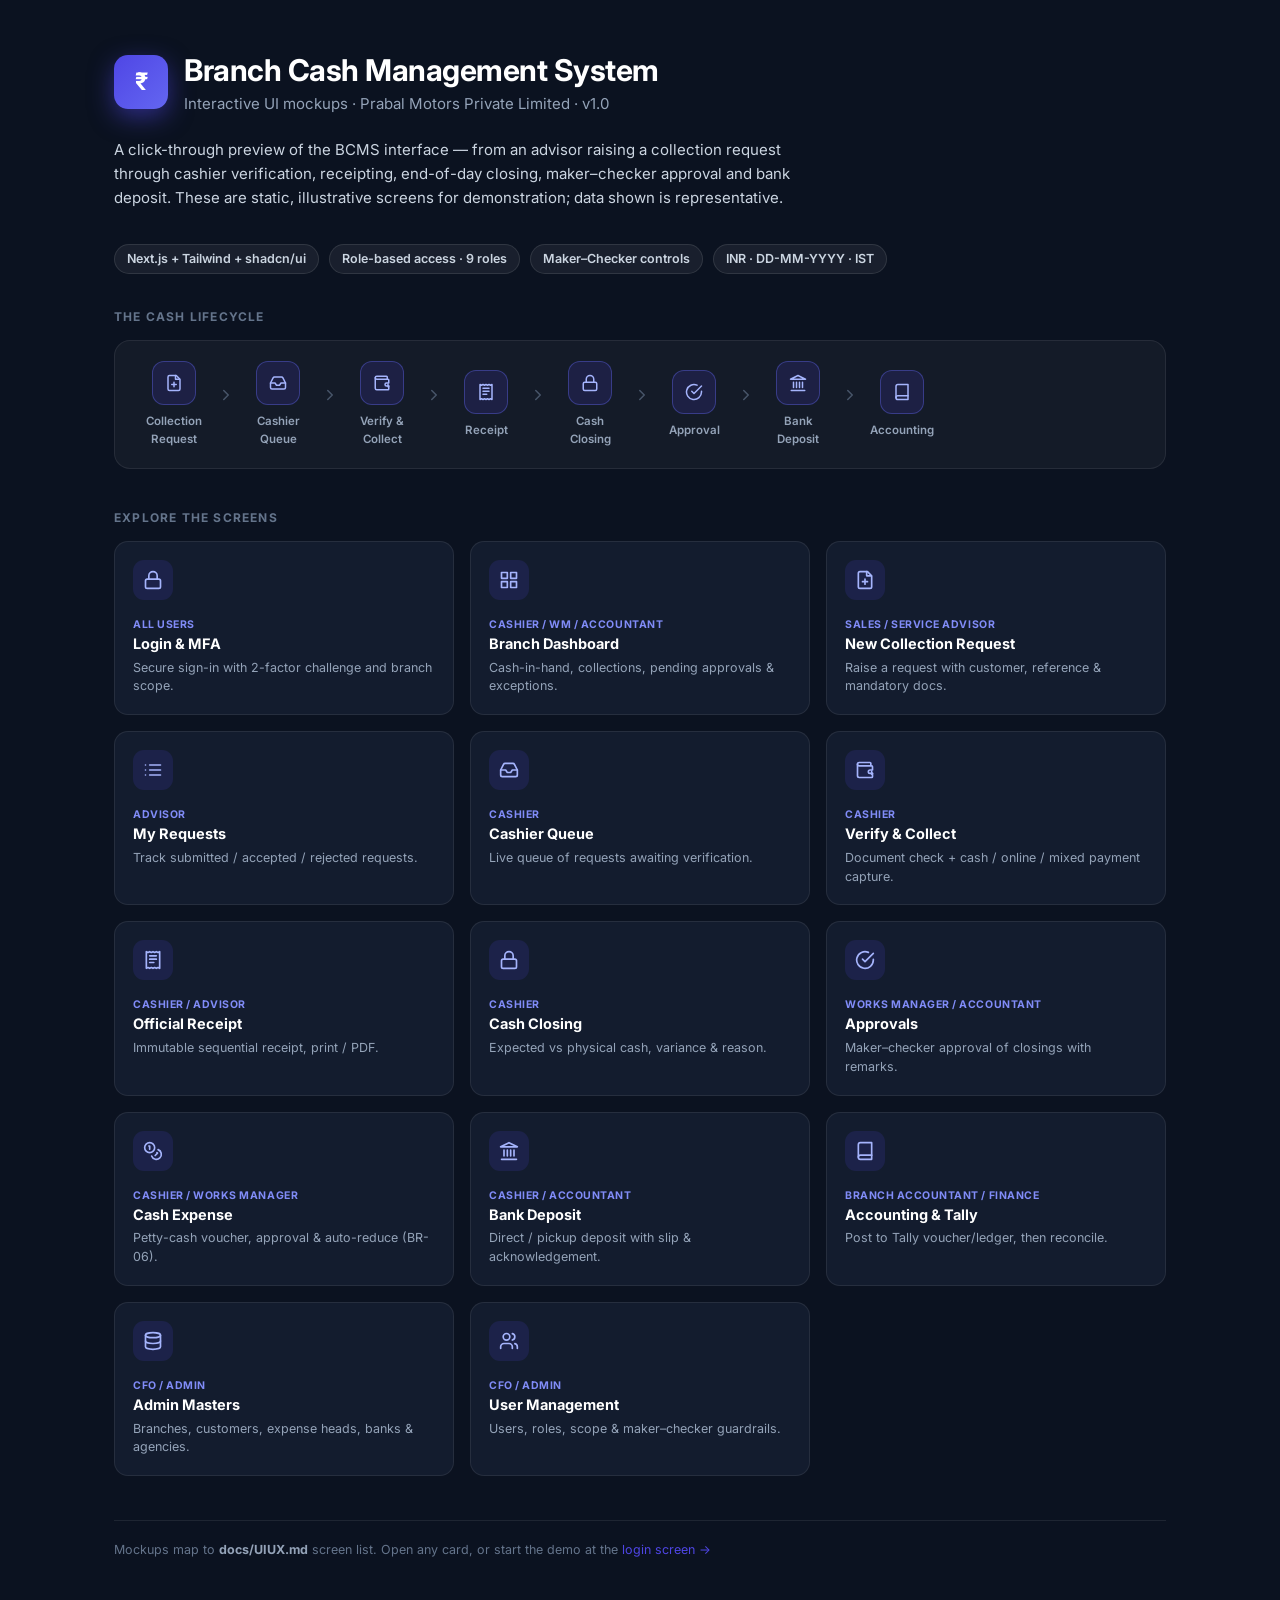
==== ui-mockups/index.html @ 2ba82137 "Initial commit: BRD, documentation set, and UI mockups Business/technical/architectural docs, Mermai" ====
<!doctype html>
<html lang="en">
<head>
  <meta charset="utf-8">
  <meta name="viewport" content="width=device-width, initial-scale=1">
  <title>BCMS — UI Mockups · Prabal Motors</title>
  <link rel="preconnect" href="https://fonts.googleapis.com">
  <link rel="preconnect" href="https://fonts.gstatic.com" crossorigin>
  <link href="https://fonts.googleapis.com/css2?family=Inter:wght@400;500;600;700&family=JetBrains+Mono:wght@400;500&display=swap" rel="stylesheet">
  <link rel="stylesheet" href="assets/styles.css">
  <style>
    body { background: #0B1220; }
    .cover { max-width: 1100px; margin: 0 auto; padding: 48px 24px 72px; color: #E2E8F0; }
    .cover-head { display: flex; align-items: center; gap: 16px; margin-bottom: 8px; }
    .cover-head .logo { width: 54px; height: 54px; border-radius: 14px; background: linear-gradient(135deg,#4F46E5,#6366F1); display: grid; place-items: center; color: #fff; font-weight: 700; font-size: 24px; box-shadow: 0 8px 24px rgba(79,70,229,.5); }
    .cover h1 { font-size: 30px; margin: 0; color: #fff; letter-spacing: -.5px; }
    .cover .sub { color: #94A3B8; font-size: 15px; }
    .cover .lead { color: #CBD5E1; font-size: 15px; max-width: 720px; margin: 22px 0 34px; line-height: 1.6; }
    .badge-line { display: flex; gap: 10px; flex-wrap: wrap; margin-top: 12px; }
    .glass-badge { background: rgba(255,255,255,.06); border: 1px solid rgba(255,255,255,.1); color: #CBD5E1; padding: 5px 12px; border-radius: 999px; font-size: 12.5px; font-weight: 600; }
    .flow-strip { display: flex; align-items: center; gap: 0; flex-wrap: wrap; background: rgba(255,255,255,.04); border: 1px solid rgba(255,255,255,.08); border-radius: 16px; padding: 20px; margin-bottom: 40px; }
    .flow-node { display: flex; flex-direction: column; align-items: center; gap: 8px; min-width: 78px; }
    .flow-node .fn-dot { width: 44px; height: 44px; border-radius: 12px; background: rgba(79,70,229,.15); border: 1px solid rgba(99,102,241,.4); display: grid; place-items: center; color: #A5B4FC; }
    .flow-node .fn-lbl { font-size: 11.5px; color: #94A3B8; text-align: center; font-weight: 600; }
    .flow-arrow { color: #475569; margin: 0 4px 22px; }
    .sec-label { font-size: 12px; text-transform: uppercase; letter-spacing: .1em; color: #64748B; font-weight: 700; margin: 0 0 14px; }
    .screens { display: grid; grid-template-columns: repeat(3,1fr); gap: 16px; }
    .screen-card { background: #131C2E; border: 1px solid rgba(255,255,255,.08); border-radius: 14px; padding: 18px; color: #E2E8F0; display: block; transition: .15s; }
    .screen-card:hover { border-color: #4F46E5; transform: translateY(-2px); text-decoration: none; box-shadow: 0 12px 30px rgba(0,0,0,.4); }
    .screen-card .sc-ico { width: 40px; height: 40px; border-radius: 11px; background: rgba(79,70,229,.15); color: #A5B4FC; display: grid; place-items: center; margin-bottom: 12px; }
    .screen-card b { color: #fff; font-size: 14.5px; display: block; }
    .screen-card small { color: #94A3B8; font-size: 12.5px; line-height: 1.5; display: block; margin-top: 4px; }
    .screen-card .role-tag { font-size: 10.5px; color: #818CF8; font-weight: 700; text-transform: uppercase; letter-spacing: .05em; }
    .cover-foot { margin-top: 44px; color: #64748B; font-size: 12.5px; border-top: 1px solid rgba(255,255,255,.08); padding-top: 20px; }
    @media (max-width: 780px){ .screens { grid-template-columns: 1fr; } }
  </style>
</head>
<body>
  <div class="cover">
    <div class="cover-head">
      <div class="logo">₹</div>
      <div>
        <h1>Branch Cash Management System</h1>
        <div class="sub">Interactive UI mockups · Prabal Motors Private Limited · v1.0</div>
      </div>
    </div>

    <p class="lead">
      A click-through preview of the BCMS interface — from an advisor raising a collection request through
      cashier verification, receipting, end-of-day closing, maker–checker approval and bank deposit.
      These are static, illustrative screens for demonstration; data shown is representative.
    </p>
    <div class="badge-line">
      <span class="glass-badge">Next.js + Tailwind + shadcn/ui</span>
      <span class="glass-badge">Role-based access · 9 roles</span>
      <span class="glass-badge">Maker–Checker controls</span>
      <span class="glass-badge">INR · DD-MM-YYYY · IST</span>
    </div>

    <div style="height:34px"></div>
    <p class="sec-label">The cash lifecycle</p>
    <div class="flow-strip" id="flow"></div>

    <p class="sec-label">Explore the screens</p>
    <div class="screens" id="screens"></div>

    <div class="cover-foot">
      Mockups map to <b style="color:#94A3B8">docs/UIUX.md</b> screen list. Open any card, or start the demo at the
      <a href="login.html">login screen →</a>
    </div>
  </div>

  <script src="assets/app.js"></script>
  <script>
    const FLOW = [
      ['filePlus','Collection\nRequest'],['inbox','Cashier\nQueue'],['wallet','Verify &\nCollect'],
      ['receipt','Receipt'],['lock','Cash\nClosing'],['check','Approval'],['landmark','Bank\nDeposit'],['book','Accounting']
    ];
    document.getElementById('flow').innerHTML = FLOW.map((f,i) =>
      `<div class="flow-node"><div class="fn-dot">${icon(f[0])}</div><div class="fn-lbl">${f[1].replace(/\n/g,'<br>')}</div></div>` +
      (i < FLOW.length-1 ? `<span class="flow-arrow">${icon('chevron')}</span>` : '')
    ).join('');

    const SCREENS = [
      ['login.html','lock','Login & MFA','All users','Secure sign-in with 2-factor challenge and branch scope.'],
      ['dashboard.html','grid','Branch Dashboard','Cashier / WM / Accountant','Cash-in-hand, collections, pending approvals & exceptions.'],
      ['collection-new.html','filePlus','New Collection Request','Sales / Service Advisor','Raise a request with customer, reference & mandatory docs.'],
      ['my-requests.html','list','My Requests','Advisor','Track submitted / accepted / rejected requests.'],
      ['cashier-queue.html','inbox','Cashier Queue','Cashier','Live queue of requests awaiting verification.'],
      ['verify-collect.html','wallet','Verify & Collect','Cashier','Document check + cash / online / mixed payment capture.'],
      ['receipt.html','receipt','Official Receipt','Cashier / Advisor','Immutable sequential receipt, print / PDF.'],
      ['cash-closing.html','lock','Cash Closing','Cashier','Expected vs physical cash, variance & reason.'],
      ['approvals.html','check','Approvals','Works Manager / Accountant','Maker–checker approval of closings with remarks.'],
      ['expenses.html','coins','Cash Expense','Cashier / Works Manager','Petty-cash voucher, approval & auto-reduce (BR-06).'],
      ['deposit.html','landmark','Bank Deposit','Cashier / Accountant','Direct / pickup deposit with slip & acknowledgement.'],
      ['accounting.html','book','Accounting & Tally','Branch Accountant / Finance','Post to Tally voucher/ledger, then reconcile.'],
      ['masters.html','database','Admin Masters','CFO / Admin','Branches, customers, expense heads, banks & agencies.'],
      ['users.html','users','User Management','CFO / Admin','Users, roles, scope & maker–checker guardrails.'],
    ];
    document.getElementById('screens').innerHTML = SCREENS.map(s =>
      `<a class="screen-card" href="${s[0]}">
        <div class="sc-ico">${icon(s[1])}</div>
        <span class="role-tag">${s[3]}</span>
        <b>${s[2]}</b><small>${s[4]}</small>
      </a>`).join('');
  </script>
</body>
</html>
---- ui-mockups/assets/styles.css ----
/* ==========================================================================
   BCMS — Branch Cash Management System
   Demo UI mockups · Design system & layout
   Palette/typography per docs/UIUX.md §9
   ========================================================================== */

:root {
  /* Brand & status tokens (UIUX §9.1) */
  --primary:        #4F46E5;   /* Indigo 600 */
  --primary-600:    #4F46E5;
  --primary-700:    #4338CA;
  --primary-50:     #EEF2FF;
  --primary-100:    #E0E7FF;
  --success:        #059669;   /* Emerald 600 */
  --success-50:     #ECFDF5;
  --success-100:    #D1FAE5;
  --warning:        #B45309;   /* Amber text (accessible) */
  --warning-bg:     #FEF3C7;
  --warning-500:    #F59E0B;
  --destructive:    #DC2626;   /* Red 600 */
  --destructive-50: #FEF2F2;
  --destructive-100:#FEE2E2;
  --info:           #0284C7;   /* Sky 600 */
  --info-50:        #F0F9FF;
  --info-100:       #E0F2FE;

  /* Neutrals (Slate) */
  --bg:        #F1F5F9;   /* Slate 100 */
  --surface:   #FFFFFF;
  --fg:        #0F172A;   /* Slate 900 */
  --muted:     #64748B;   /* Slate 500 */
  --muted-2:   #94A3B8;   /* Slate 400 */
  --border:    #E2E8F0;   /* Slate 200 */
  --border-2:  #CBD5E1;   /* Slate 300 */
  --slate-50:  #F8FAFC;

  --radius:     14px;
  --radius-sm:  9px;
  --radius-lg:  20px;
  --shadow:     0 1px 2px rgba(15,23,42,.04), 0 1px 3px rgba(15,23,42,.06);
  --shadow-md:  0 4px 12px rgba(15,23,42,.08);
  --shadow-lg:  0 12px 32px rgba(15,23,42,.14);

  --sidebar-w: 258px;
  --topbar-h:  62px;

  --font: 'Inter', system-ui, -apple-system, 'Segoe UI', Roboto, Helvetica, Arial, sans-serif;
}

* { box-sizing: border-box; }

html, body { margin: 0; padding: 0; }

body {
  font-family: var(--font);
  color: var(--fg);
  background: var(--bg);
  font-size: 14px;
  line-height: 1.5;
  -webkit-font-smoothing: antialiased;
}

a { color: var(--primary); text-decoration: none; }
a:hover { text-decoration: underline; }

.num { font-variant-numeric: tabular-nums; }
.money { font-variant-numeric: tabular-nums; text-align: right; white-space: nowrap; }
.mono { font-family: 'JetBrains Mono', ui-monospace, 'SF Mono', Menlo, Consolas, monospace; }

/* Base icon size — every inline SVG has class .ico; specific contexts override */
svg.ico { width: 18px; height: 18px; flex: none; vertical-align: middle; }
.kpi-icon svg.ico, .sc-ico svg.ico { width: 20px; height: 20px; }

/* ==========================================================================
   Layout shell (sidebar + topbar injected by app.js)
   ========================================================================== */

.sidebar {
  position: fixed; top: 0; left: 0; bottom: 0; width: var(--sidebar-w);
  background: #0B1220; color: #CBD5E1;
  display: flex; flex-direction: column;
  z-index: 40; overflow-y: auto;
}
.sidebar-brand {
  display: flex; align-items: center; gap: 11px;
  padding: 16px 18px; border-bottom: 1px solid rgba(255,255,255,.07);
}
.sidebar-brand .logo {
  width: 36px; height: 36px; border-radius: 10px; flex: none;
  background: linear-gradient(135deg, var(--primary) 0%, #6366F1 100%);
  display: grid; place-items: center; color: #fff; font-weight: 700; font-size: 15px;
  box-shadow: 0 3px 10px rgba(79,70,229,.5);
}
.sidebar-brand .brand-text b { color: #fff; font-size: 14px; display: block; letter-spacing: .2px; }
.sidebar-brand .brand-text span { color: #64748B; font-size: 11px; }

.nav { padding: 12px 12px 24px; flex: 1; }
.nav-group-label {
  font-size: 10.5px; text-transform: uppercase; letter-spacing: .09em;
  color: #64748B; font-weight: 600; padding: 16px 12px 7px;
}
.nav-item {
  display: flex; align-items: center; gap: 11px;
  padding: 8.5px 12px; border-radius: 9px; color: #94A3B8;
  font-weight: 500; font-size: 13.5px; cursor: pointer; margin-bottom: 2px;
}
.nav-item:hover { background: rgba(255,255,255,.05); color: #E2E8F0; text-decoration: none; }
.nav-item.active { background: var(--primary); color: #fff; box-shadow: 0 4px 12px rgba(79,70,229,.35); }
.nav-item.active .ico { opacity: 1; }
.nav-item .ico { width: 18px; height: 18px; flex: none; opacity: .85; }
.nav-item .tag {
  margin-left: auto; font-size: 10.5px; font-weight: 700; padding: 1px 7px;
  border-radius: 999px; background: var(--destructive); color: #fff;
}
.nav-item.active .tag { background: rgba(255,255,255,.25); }

.sidebar-foot { padding: 14px 18px; border-top: 1px solid rgba(255,255,255,.07); font-size: 11.5px; color: #64748B; }
.sidebar-foot b { color: #94A3B8; }

.topbar {
  position: fixed; top: 0; left: var(--sidebar-w); right: 0; height: var(--topbar-h);
  background: rgba(255,255,255,.85); backdrop-filter: blur(8px);
  border-bottom: 1px solid var(--border);
  display: flex; align-items: center; gap: 14px; padding: 0 24px; z-index: 30;
}
.topbar .hamburger { display: none; background: none; border: 0; cursor: pointer; color: var(--muted); }
.topbar .scope-switcher {
  display: flex; align-items: center; gap: 8px; padding: 6px 12px;
  border: 1px solid var(--border); border-radius: 10px; background: #fff;
  font-weight: 600; font-size: 13px; cursor: pointer; color: var(--fg);
}
.topbar .scope-switcher small { color: var(--muted); font-weight: 500; }
.topbar .search {
  flex: 1; max-width: 380px; display: flex; align-items: center; gap: 8px;
  padding: 8px 12px; border: 1px solid var(--border); border-radius: 10px;
  background: var(--slate-50); color: var(--muted-2); font-size: 13px;
}
.topbar .search kbd {
  margin-left: auto; font-size: 11px; background: #fff; border: 1px solid var(--border);
  border-radius: 6px; padding: 1px 6px; color: var(--muted); font-family: var(--font);
}
.topbar .spacer { flex: 1; }
.topbar .icon-btn {
  position: relative; width: 38px; height: 38px; border-radius: 10px; border: 1px solid var(--border);
  background: #fff; display: grid; place-items: center; cursor: pointer; color: var(--muted);
}
.topbar .icon-btn .dot {
  position: absolute; top: 7px; right: 8px; width: 8px; height: 8px; border-radius: 50%;
  background: var(--destructive); border: 2px solid #fff;
}
.topbar .user {
  display: flex; align-items: center; gap: 10px; padding-left: 6px; cursor: pointer;
}
.avatar {
  width: 36px; height: 36px; border-radius: 50%; flex: none;
  background: linear-gradient(135deg,#6366F1,#4F46E5); color: #fff;
  display: grid; place-items: center; font-weight: 600; font-size: 13px;
}
.topbar .user .who b { display: block; font-size: 13px; line-height: 1.2; }
.topbar .user .who span { font-size: 11.5px; color: var(--muted); }

.content {
  margin-left: var(--sidebar-w); margin-top: var(--topbar-h);
  padding: 26px 30px 60px; max-width: 1320px;
}

/* ==========================================================================
   Page header, breadcrumb, buttons
   ========================================================================== */

.breadcrumb { display: flex; align-items: center; gap: 7px; color: var(--muted); font-size: 12.5px; margin-bottom: 12px; }
.breadcrumb .sep { color: var(--border-2); }
.breadcrumb b { color: var(--fg); }

.page-head { display: flex; align-items: flex-start; gap: 16px; margin-bottom: 22px; }
.page-head .titles { flex: 1; }
.page-head h1 { font-size: 22px; font-weight: 700; margin: 0 0 4px; letter-spacing: -.2px; }
.page-head p { margin: 0; color: var(--muted); font-size: 13.5px; }
.page-head .actions { display: flex; gap: 10px; align-items: center; }

.btn {
  display: inline-flex; align-items: center; gap: 8px; justify-content: center;
  padding: 9px 16px; border-radius: 10px; font-weight: 600; font-size: 13.5px;
  border: 1px solid transparent; cursor: pointer; white-space: nowrap; font-family: var(--font);
}
.btn:hover { text-decoration: none; }
.btn .ico { width: 16px; height: 16px; }
.btn-primary { background: var(--primary); color: #fff; box-shadow: 0 4px 12px rgba(79,70,229,.28); }
.btn-primary:hover { background: var(--primary-700); }
.btn-ghost { background: #fff; color: var(--fg); border-color: var(--border-2); }
.btn-ghost:hover { background: var(--slate-50); }
.btn-success { background: var(--success); color: #fff; box-shadow: 0 4px 12px rgba(5,150,105,.28); }
.btn-success:hover { filter: brightness(.95); }
.btn-danger { background: #fff; color: var(--destructive); border-color: var(--destructive-100); }
.btn-danger:hover { background: var(--destructive-50); }
.btn-danger-solid { background: var(--destructive); color: #fff; }
.btn:disabled, .btn.disabled { opacity: .5; cursor: not-allowed; box-shadow: none; }
.btn-sm { padding: 6px 11px; font-size: 12.5px; border-radius: 8px; }
.btn-block { width: 100%; }

/* ==========================================================================
   Cards
   ========================================================================== */

.card {
  background: var(--surface); border: 1px solid var(--border);
  border-radius: var(--radius); box-shadow: var(--shadow);
}
.card-pad { padding: 20px 22px; }
.card-head { padding: 16px 22px; border-bottom: 1px solid var(--border); display: flex; align-items: center; gap: 12px; }
.card-head h3 { margin: 0; font-size: 15px; font-weight: 600; }
.card-head p { margin: 2px 0 0; font-size: 12.5px; color: var(--muted); }
.card-head .actions { margin-left: auto; display: flex; gap: 8px; align-items: center; }

.grid { display: grid; gap: 18px; }
.grid-4 { grid-template-columns: repeat(4, 1fr); }
.grid-3 { grid-template-columns: repeat(3, 1fr); }
.grid-2 { grid-template-columns: repeat(2, 1fr); }
.cols-2 { grid-template-columns: 1.6fr 1fr; }
.cols-2b { grid-template-columns: 1fr 1fr; }
.cols-verify { grid-template-columns: 1fr 1fr; align-items: start; }

/* KPI cards */
.kpi { padding: 18px 20px; }
.kpi .kpi-top { display: flex; align-items: center; justify-content: space-between; }
.kpi .kpi-icon { width: 40px; height: 40px; border-radius: 11px; display: grid; place-items: center; }
.kpi .label { color: var(--muted); font-size: 12.5px; font-weight: 500; margin-top: 14px; }
.kpi .value { font-size: 27px; font-weight: 700; letter-spacing: -.5px; margin-top: 2px; font-variant-numeric: tabular-nums; }
.kpi .delta { font-size: 12px; font-weight: 600; margin-top: 6px; display: inline-flex; align-items: center; gap: 4px; }
.delta.up { color: var(--success); }
.delta.down { color: var(--destructive); }
.delta.flat { color: var(--muted); }

.tint-indigo { background: var(--primary-50); color: var(--primary); }
.tint-emerald { background: var(--success-50); color: var(--success); }
.tint-amber { background: var(--warning-bg); color: var(--warning); }
.tint-red { background: var(--destructive-50); color: var(--destructive); }
.tint-sky { background: var(--info-50); color: var(--info); }

/* ==========================================================================
   Badges / status chips
   ========================================================================== */

.badge {
  display: inline-flex; align-items: center; gap: 5px; padding: 3px 9px;
  border-radius: 999px; font-size: 11.5px; font-weight: 600; line-height: 1.4;
  border: 1px solid transparent;
}
.badge .bdot { width: 6px; height: 6px; border-radius: 50%; background: currentColor; }
.badge-amber   { background: var(--warning-bg); color: var(--warning); }
.badge-emerald { background: var(--success-100); color: var(--success); }
.badge-red     { background: var(--destructive-100); color: var(--destructive); }
.badge-slate   { background: #E2E8F0; color: #475569; }
.badge-sky     { background: var(--info-100); color: var(--info); }
.badge-indigo  { background: var(--primary-100); color: var(--primary-700); }

.pill { display:inline-flex; align-items:center; gap:6px; padding:4px 10px; border:1px solid var(--border); border-radius:999px; font-size:12px; font-weight:600; background:#fff; }

/* ==========================================================================
   Tables
   ========================================================================== */

.table-wrap { overflow-x: auto; }
table.tbl { width: 100%; border-collapse: collapse; font-size: 13.5px; }
table.tbl thead th {
  text-align: left; font-weight: 600; color: var(--muted); font-size: 11.5px;
  text-transform: uppercase; letter-spacing: .04em; padding: 11px 16px;
  background: var(--slate-50); border-bottom: 1px solid var(--border); white-space: nowrap;
}
table.tbl tbody td { padding: 13px 16px; border-bottom: 1px solid var(--border); vertical-align: middle; }
table.tbl tbody tr:last-child td { border-bottom: 0; }
table.tbl tbody tr:hover { background: var(--slate-50); }
table.tbl .th-right, table.tbl .td-right { text-align: right; }
table.tbl tfoot td { padding: 13px 16px; font-weight: 700; background: var(--slate-50); border-top: 2px solid var(--border-2); }
.row-new { background: var(--primary-50) !important; animation: flash 1.6s ease; }
@keyframes flash { 0% { background: #C7D2FE; } 100% { background: var(--primary-50); } }
.cust { display: flex; align-items: center; gap: 10px; }
.cust .avatar { width: 30px; height: 30px; font-size: 11px; }
.cust b { font-weight: 600; }
.cust small { color: var(--muted); display: block; font-size: 11.5px; }
.ref-code { font-family: 'JetBrains Mono', ui-monospace, monospace; font-size: 12.5px; color: var(--fg); }

/* ==========================================================================
   Forms
   ========================================================================== */

.form-grid { display: grid; gap: 18px; grid-template-columns: 1fr 1fr; }
.field { display: flex; flex-direction: column; gap: 6px; }
.field.full { grid-column: 1 / -1; }
.field label { font-size: 12.5px; font-weight: 600; color: #334155; }
.field label .req { color: var(--destructive); }
.field .hint { font-size: 11.5px; color: var(--muted); }
.input, .select, .textarea {
  width: 100%; padding: 10px 12px; border: 1px solid var(--border-2); border-radius: 10px;
  font-size: 13.5px; font-family: var(--font); color: var(--fg); background: #fff;
}
.input:focus, .select:focus, .textarea:focus { outline: none; border-color: var(--primary); box-shadow: 0 0 0 3px var(--primary-100); }
.input::placeholder { color: var(--muted-2); }
.input.with-prefix { padding-left: 30px; }
.input-wrap { position: relative; }
.input-wrap .prefix { position: absolute; left: 12px; top: 50%; transform: translateY(-50%); color: var(--muted); font-weight: 600; }
.textarea { resize: vertical; min-height: 72px; }
.select { appearance: none; background-image: url("data:image/svg+xml,%3Csvg xmlns='http://www.w3.org/2000/svg' width='16' height='16' viewBox='0 0 24 24' fill='none' stroke='%2364748B' stroke-width='2'%3E%3Cpath d='m6 9 6 6 6-6'/%3E%3C/svg%3E"); background-repeat: no-repeat; background-position: right 12px center; padding-right: 34px; }

.seg { display: inline-flex; background: var(--slate-50); border: 1px solid var(--border); border-radius: 10px; padding: 3px; gap: 3px; }
.seg button {
  border: 0; background: none; padding: 7px 16px; border-radius: 8px; font-weight: 600;
  font-size: 13px; cursor: pointer; color: var(--muted); font-family: var(--font);
}
.seg button.on { background: #fff; color: var(--primary); box-shadow: var(--shadow); }

.dropzone {
  border: 1.5px dashed var(--border-2); border-radius: 12px; padding: 22px; text-align: center;
  background: var(--slate-50); color: var(--muted); cursor: pointer;
}
.dropzone:hover { border-color: var(--primary); background: var(--primary-50); }
.dropzone .ico { color: var(--primary); }
.dropzone b { color: var(--fg); }

.file-chip {
  display: flex; align-items: center; gap: 11px; padding: 10px 12px; border: 1px solid var(--border);
  border-radius: 10px; background: #fff; margin-top: 10px;
}
.file-chip .fico { width: 34px; height: 34px; border-radius: 8px; display: grid; place-items: center; background: var(--destructive-50); color: var(--destructive); flex: none; }
.file-chip b { font-size: 13px; }
.file-chip small { color: var(--muted); font-size: 11.5px; }
.file-chip .ok { margin-left: auto; color: var(--success); }

/* ==========================================================================
   Denomination grid & totals bar
   ========================================================================== */

.denom-table { width: 100%; border-collapse: collapse; font-size: 13.5px; }
.denom-table th { text-align: left; padding: 8px 10px; font-size: 11px; text-transform: uppercase; color: var(--muted); letter-spacing: .04em; }
.denom-table th.r, .denom-table td.r { text-align: right; }
.denom-table td { padding: 6px 10px; border-top: 1px solid var(--border); }
.denom-table .note { color: var(--muted); font-size: 11.5px; }
.denom-input { width: 74px; padding: 7px 9px; border: 1px solid var(--border-2); border-radius: 8px; text-align: right; font-variant-numeric: tabular-nums; font-family: var(--font); font-size: 13.5px; }
.denom-input:focus { outline: none; border-color: var(--primary); box-shadow: 0 0 0 3px var(--primary-100); }
.denom-face { font-weight: 600; font-variant-numeric: tabular-nums; }

.total-bar {
  display: flex; align-items: center; gap: 14px; padding: 14px 18px; border-radius: 12px;
  border: 1px solid var(--border); background: var(--slate-50);
}
.total-bar.ok { background: var(--success-50); border-color: var(--success-100); }
.total-bar.warn { background: var(--warning-bg); border-color: #FDE68A; }
.total-bar .lbl { font-size: 12.5px; color: var(--muted); font-weight: 600; }
.total-bar .amt { font-size: 20px; font-weight: 700; font-variant-numeric: tabular-nums; margin-left: auto; }

.progress { height: 8px; border-radius: 999px; background: var(--border); overflow: hidden; margin-top: 4px; }
.progress > span { display: block; height: 100%; background: var(--success); border-radius: 999px; transition: width .25s ease; }

/* summary rows (closing / receipt) */
.sumrow { display: flex; justify-content: space-between; padding: 10px 0; border-bottom: 1px dashed var(--border); font-size: 13.5px; }
.sumrow:last-child { border-bottom: 0; }
.sumrow .k { color: var(--muted); }
.sumrow .v { font-weight: 600; font-variant-numeric: tabular-nums; }
.sumrow.total { border-top: 2px solid var(--border-2); border-bottom: 0; margin-top: 4px; padding-top: 14px; }
.sumrow.total .k { color: var(--fg); font-weight: 700; }
.sumrow.total .v { font-size: 18px; }

/* ==========================================================================
   Tabs, stepper, timeline, alerts, modal
   ========================================================================== */

.tabs { display: flex; gap: 4px; border-bottom: 1px solid var(--border); margin-bottom: 20px; }
.tabs button {
  border: 0; background: none; padding: 11px 16px; font-weight: 600; font-size: 13.5px;
  color: var(--muted); cursor: pointer; border-bottom: 2px solid transparent; font-family: var(--font);
}
.tabs button.on { color: var(--primary); border-bottom-color: var(--primary); }
.tab-panel { display: none; }
.tab-panel.on { display: block; }

.stepper { display: flex; align-items: center; gap: 0; flex-wrap: wrap; }
.stepper .step { display: flex; align-items: center; gap: 10px; }
.stepper .dot {
  width: 30px; height: 30px; border-radius: 50%; display: grid; place-items: center;
  font-weight: 700; font-size: 12.5px; flex: none; border: 2px solid var(--border-2); color: var(--muted); background: #fff;
}
.stepper .step.done .dot { background: var(--success); border-color: var(--success); color: #fff; }
.stepper .step.active .dot { background: var(--primary); border-color: var(--primary); color: #fff; box-shadow: 0 0 0 4px var(--primary-100); }
.stepper .step .lbl { font-size: 12.5px; font-weight: 600; }
.stepper .step.todo .lbl { color: var(--muted); font-weight: 500; }
.stepper .bar { width: 34px; height: 2px; background: var(--border-2); margin: 0 8px; }
.stepper .bar.done { background: var(--success); }

.timeline { position: relative; padding-left: 26px; }
.timeline::before { content: ''; position: absolute; left: 8px; top: 4px; bottom: 4px; width: 2px; background: var(--border); }
.tl-item { position: relative; padding: 0 0 20px; }
.tl-item:last-child { padding-bottom: 0; }
.tl-item .tl-dot { position: absolute; left: -25px; top: 2px; width: 16px; height: 16px; border-radius: 50%; border: 3px solid #fff; background: var(--border-2); box-shadow: 0 0 0 1px var(--border); }
.tl-item.ok .tl-dot { background: var(--success); }
.tl-item.now .tl-dot { background: var(--primary); box-shadow: 0 0 0 4px var(--primary-100); }
.tl-item .tl-title { font-weight: 600; font-size: 13.5px; }
.tl-item .tl-meta { font-size: 12px; color: var(--muted); margin-top: 1px; }

.alert { display: flex; gap: 12px; padding: 13px 16px; border-radius: 12px; font-size: 13px; align-items: flex-start; }
.alert .ico { flex: none; margin-top: 1px; }
.alert b { display: block; }
.alert-info { background: var(--info-50); color: #075985; border: 1px solid var(--info-100); }
.alert-warn { background: var(--warning-bg); color: #92400E; border: 1px solid #FDE68A; }
.alert-success { background: var(--success-50); color: #065F46; border: 1px solid var(--success-100); }
.alert-danger { background: var(--destructive-50); color: #991B1B; border: 1px solid var(--destructive-100); }

.modal-overlay { position: fixed; inset: 0; background: rgba(15,23,42,.5); z-index: 60; display: none; align-items: center; justify-content: center; padding: 20px; }
.modal-overlay.open { display: flex; }
.modal { background: #fff; border-radius: 16px; box-shadow: var(--shadow-lg); width: 100%; max-width: 460px; overflow: hidden; }
.modal-head { padding: 20px 22px 0; }
.modal-head h3 { margin: 0; font-size: 17px; }
.modal-body { padding: 14px 22px 20px; }
.modal-foot { padding: 14px 22px; background: var(--slate-50); border-top: 1px solid var(--border); display: flex; gap: 10px; justify-content: flex-end; }

/* misc helpers */
.muted { color: var(--muted); }
.small { font-size: 12.5px; }
.tiny { font-size: 11.5px; }
.right { text-align: right; }
.center { text-align: center; }
.mt-0{margin-top:0}.mt-1{margin-top:8px}.mt-2{margin-top:16px}.mt-3{margin-top:24px}
.mb-0{margin-bottom:0}.mb-1{margin-bottom:8px}.mb-2{margin-bottom:16px}.mb-3{margin-bottom:24px}
.flex { display: flex; } .items-center { align-items: center; } .justify-between { justify-content: space-between; }
.gap-1 { gap: 8px; } .gap-2 { gap: 16px; } .wrap { flex-wrap: wrap; }
.divider { height: 1px; background: var(--border); margin: 18px 0; }
.chip-counts { display: flex; gap: 16px; align-items: center; }
.chip-count { display: inline-flex; align-items: center; gap: 7px; font-size: 13px; font-weight: 600; }
.chip-count .bdot { width: 8px; height: 8px; border-radius: 50%; }

.filter-bar { display: flex; gap: 10px; align-items: center; flex-wrap: wrap; margin-bottom: 16px; }
.search-inline { display: flex; align-items: center; gap: 8px; padding: 8px 12px; border: 1px solid var(--border-2); border-radius: 10px; background: #fff; min-width: 240px; color: var(--muted); font-size: 13px; }
.search-inline input { border: 0; outline: none; font-family: var(--font); font-size: 13px; width: 100%; color: var(--fg); }

.doc-preview { border: 1px solid var(--border); border-radius: 12px; overflow: hidden; background: var(--slate-50); }
.doc-preview .doc-head { display: flex; align-items: center; gap: 10px; padding: 10px 14px; background: #fff; border-bottom: 1px solid var(--border); font-size: 12.5px; font-weight: 600; }
.doc-preview .doc-body { height: 168px; display: grid; place-items: center; color: var(--muted-2); background-image: linear-gradient(45deg,#F1F5F9 25%,transparent 25%,transparent 75%,#F1F5F9 75%,#F1F5F9), linear-gradient(45deg,#F1F5F9 25%,#fff 25%,#fff 75%,#F1F5F9 75%,#F1F5F9); background-size: 18px 18px; background-position: 0 0, 9px 9px; }

/* ==========================================================================
   Responsive
   ========================================================================== */

@media (max-width: 1080px) {
  .grid-4 { grid-template-columns: repeat(2, 1fr); }
  .cols-2, .cols-verify, .cols-2b { grid-template-columns: 1fr; }
  .grid-3 { grid-template-columns: 1fr; }
}
@media (max-width: 860px) {
  .sidebar { transform: translateX(-100%); transition: transform .25s ease; box-shadow: var(--shadow-lg); }
  body.nav-open .sidebar { transform: translateX(0); }
  .topbar { left: 0; }
  .topbar .hamburger { display: grid; place-items: center; }
  .topbar .search { display: none; }
  .content { margin-left: 0; padding: 20px 16px 60px; }
  .grid-4, .grid-2, .form-grid { grid-template-columns: 1fr; }
  .page-head { flex-direction: column; }
  .topbar .user .who { display: none; }
}
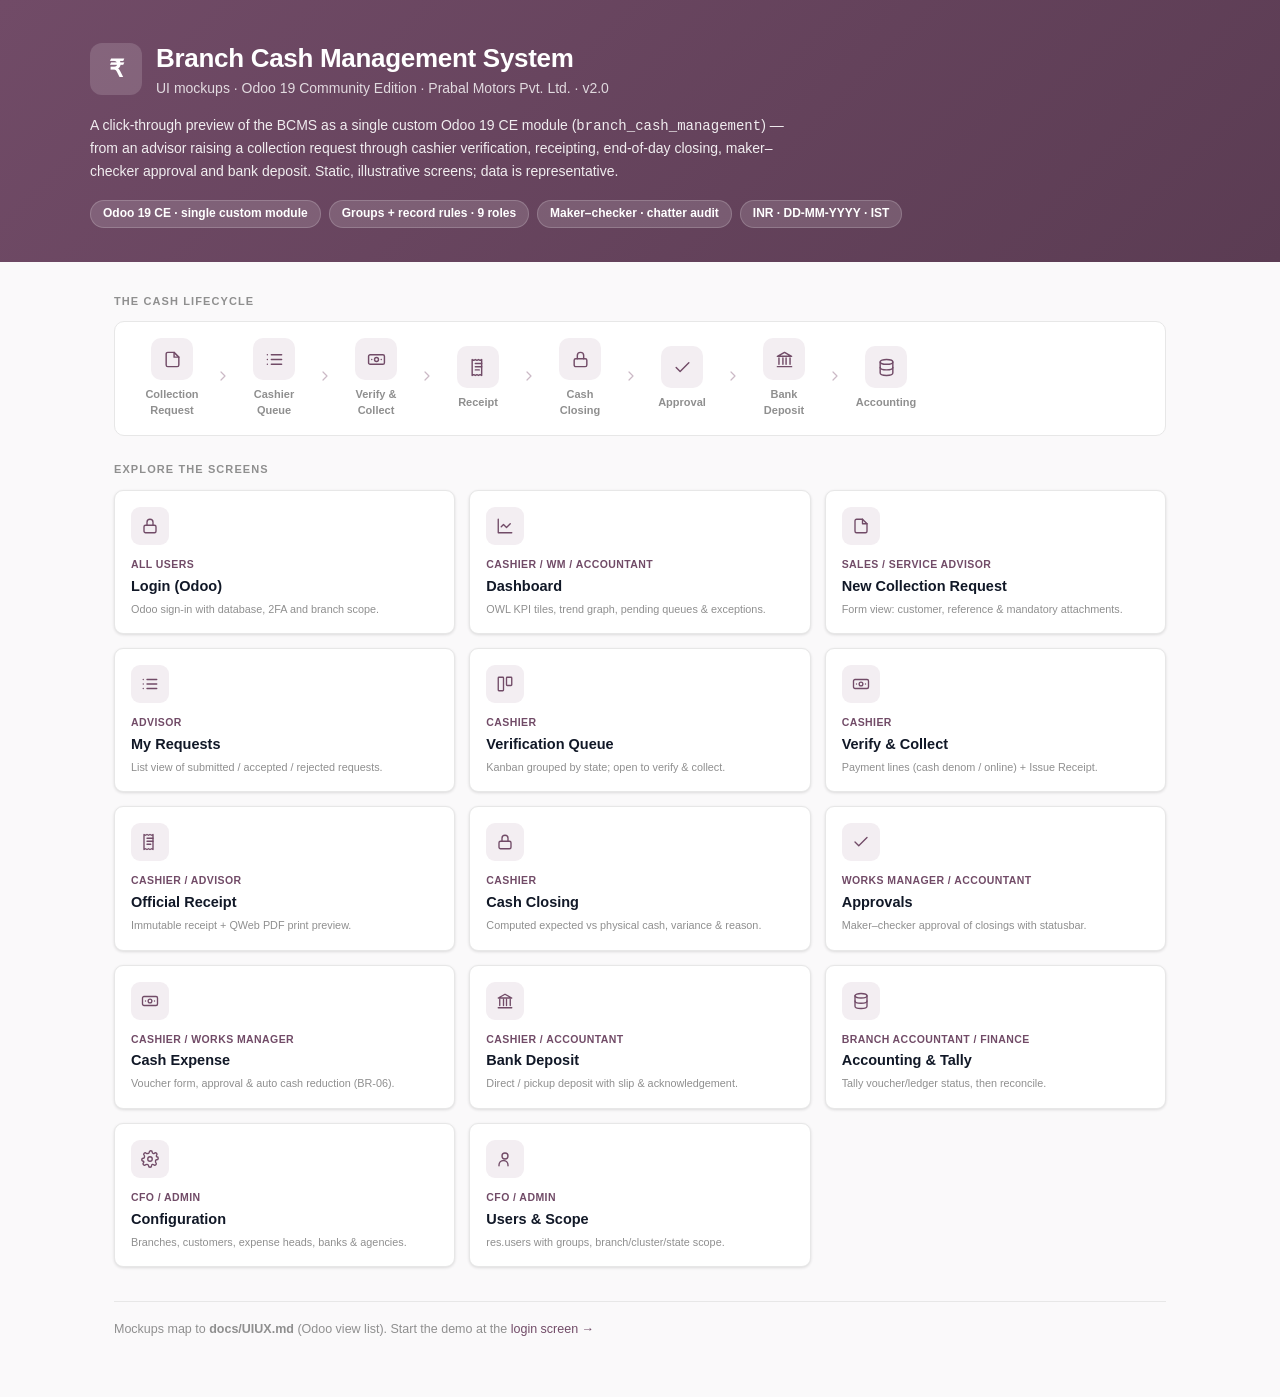
==== commit a713abb3: "Re-target BCMS to Odoo 19 CE: docs rewrite + Odoo-style mockups Documentation (v1.0 -> v2.0): re-exp" ====
--- a/ui-mockups/index.html
+++ b/ui-mockups/index.html
@@ -3,106 +3,91 @@
 <head>
   <meta charset="utf-8">
   <meta name="viewport" content="width=device-width, initial-scale=1">
-  <title>BCMS — UI Mockups · Prabal Motors</title>
-  <link rel="preconnect" href="https://fonts.googleapis.com">
-  <link rel="preconnect" href="https://fonts.gstatic.com" crossorigin>
-  <link href="https://fonts.googleapis.com/css2?family=Inter:wght@400;500;600;700&family=JetBrains+Mono:wght@400;500&display=swap" rel="stylesheet">
-  <link rel="stylesheet" href="assets/styles.css">
+  <title>Branch Cash Management — Odoo 19 CE mockups · Prabal Motors</title>
+  <link rel="stylesheet" href="assets/odoo.css">
   <style>
-    body { background: #0B1220; }
-    .cover { max-width: 1100px; margin: 0 auto; padding: 48px 24px 72px; color: #E2E8F0; }
-    .cover-head { display: flex; align-items: center; gap: 16px; margin-bottom: 8px; }
-    .cover-head .logo { width: 54px; height: 54px; border-radius: 14px; background: linear-gradient(135deg,#4F46E5,#6366F1); display: grid; place-items: center; color: #fff; font-weight: 700; font-size: 24px; box-shadow: 0 8px 24px rgba(79,70,229,.5); }
-    .cover h1 { font-size: 30px; margin: 0; color: #fff; letter-spacing: -.5px; }
-    .cover .sub { color: #94A3B8; font-size: 15px; }
-    .cover .lead { color: #CBD5E1; font-size: 15px; max-width: 720px; margin: 22px 0 34px; line-height: 1.6; }
-    .badge-line { display: flex; gap: 10px; flex-wrap: wrap; margin-top: 12px; }
-    .glass-badge { background: rgba(255,255,255,.06); border: 1px solid rgba(255,255,255,.1); color: #CBD5E1; padding: 5px 12px; border-radius: 999px; font-size: 12.5px; font-weight: 600; }
-    .flow-strip { display: flex; align-items: center; gap: 0; flex-wrap: wrap; background: rgba(255,255,255,.04); border: 1px solid rgba(255,255,255,.08); border-radius: 16px; padding: 20px; margin-bottom: 40px; }
-    .flow-node { display: flex; flex-direction: column; align-items: center; gap: 8px; min-width: 78px; }
-    .flow-node .fn-dot { width: 44px; height: 44px; border-radius: 12px; background: rgba(79,70,229,.15); border: 1px solid rgba(99,102,241,.4); display: grid; place-items: center; color: #A5B4FC; }
-    .flow-node .fn-lbl { font-size: 11.5px; color: #94A3B8; text-align: center; font-weight: 600; }
-    .flow-arrow { color: #475569; margin: 0 4px 22px; }
-    .sec-label { font-size: 12px; text-transform: uppercase; letter-spacing: .1em; color: #64748B; font-weight: 700; margin: 0 0 14px; }
-    .screens { display: grid; grid-template-columns: repeat(3,1fr); gap: 16px; }
-    .screen-card { background: #131C2E; border: 1px solid rgba(255,255,255,.08); border-radius: 14px; padding: 18px; color: #E2E8F0; display: block; transition: .15s; }
-    .screen-card:hover { border-color: #4F46E5; transform: translateY(-2px); text-decoration: none; box-shadow: 0 12px 30px rgba(0,0,0,.4); }
-    .screen-card .sc-ico { width: 40px; height: 40px; border-radius: 11px; background: rgba(79,70,229,.15); color: #A5B4FC; display: grid; place-items: center; margin-bottom: 12px; }
-    .screen-card b { color: #fff; font-size: 14.5px; display: block; }
-    .screen-card small { color: #94A3B8; font-size: 12.5px; line-height: 1.5; display: block; margin-top: 4px; }
-    .screen-card .role-tag { font-size: 10.5px; color: #818CF8; font-weight: 700; text-transform: uppercase; letter-spacing: .05em; }
-    .cover-foot { margin-top: 44px; color: #64748B; font-size: 12.5px; border-top: 1px solid rgba(255,255,255,.08); padding-top: 20px; }
-    @media (max-width: 780px){ .screens { grid-template-columns: 1fr; } }
+    body{background:#faf9fa}
+    .ix-hero{background:linear-gradient(135deg,#714B67,#5b3c53);color:#fff;padding:40px 24px 34px}
+    .ix-in{max-width:1100px;margin:0 auto}
+    .ix-head{display:flex;align-items:center;gap:14px}
+    .ix-head .m{width:52px;height:52px;border-radius:12px;background:rgba(255,255,255,.15);display:grid;place-items:center;font-size:24px;font-weight:700}
+    .ix-head h1{margin:0;font-size:26px;letter-spacing:-.3px}
+    .ix-head .sub{color:rgba(255,255,255,.8);font-size:14px}
+    .ix-badges{display:flex;gap:8px;flex-wrap:wrap;margin-top:18px}
+    .ix-badge{background:rgba(255,255,255,.14);border:1px solid rgba(255,255,255,.18);border-radius:999px;padding:4px 12px;font-size:12px;font-weight:600}
+    .ix-lead{color:rgba(255,255,255,.9);max-width:720px;margin:16px 0 0;line-height:1.6;font-size:14px}
+    .ix-body{max-width:1100px;margin:0 auto;padding:26px 24px 60px}
+    .ix-lbl{font-size:11px;text-transform:uppercase;letter-spacing:.1em;color:var(--o-muted);font-weight:700;margin:6px 0 12px}
+    .ix-flow{display:flex;flex-wrap:wrap;align-items:center;gap:2px;background:#fff;border:1px solid var(--o-border-2);border-radius:10px;padding:16px;margin-bottom:26px}
+    .ix-node{display:flex;flex-direction:column;align-items:center;gap:7px;min-width:82px}
+    .ix-node .d{width:42px;height:42px;border-radius:10px;background:var(--o-primary-light);color:var(--o-primary);display:grid;place-items:center}
+    .ix-node .d svg{width:19px;height:19px}
+    .ix-node .l{font-size:11px;color:var(--o-muted);text-align:center;font-weight:600}
+    .ix-arrow{color:#cbb9c6}
+    .ix-grid{display:grid;grid-template-columns:repeat(3,1fr);gap:14px}
+    .ix-card{background:#fff;border:1px solid var(--o-border-2);border-radius:9px;padding:16px;display:block;color:var(--o-text);box-shadow:var(--o-shadow);transition:.12s}
+    .ix-card:hover{border-color:var(--o-primary);transform:translateY(-2px);text-decoration:none;box-shadow:0 8px 22px rgba(113,75,103,.18)}
+    .ix-card .ic{width:38px;height:38px;border-radius:9px;background:var(--o-primary-light);color:var(--o-primary);display:grid;place-items:center;margin-bottom:10px}
+    .ix-card .ic svg{width:18px;height:18px}
+    .ix-card .rt{font-size:10.5px;color:var(--o-primary);font-weight:700;text-transform:uppercase;letter-spacing:.04em}
+    .ix-card b{display:block;color:var(--o-text-strong);font-size:14.5px;margin-top:2px}
+    .ix-card small{display:block;color:var(--o-muted);margin-top:4px;line-height:1.5}
+    .ix-foot{margin-top:34px;color:var(--o-muted);font-size:12.5px;border-top:1px solid var(--o-border-2);padding-top:18px}
+    @media(max-width:820px){.ix-grid{grid-template-columns:1fr}}
   </style>
 </head>
 <body>
-  <div class="cover">
-    <div class="cover-head">
-      <div class="logo">₹</div>
-      <div>
-        <h1>Branch Cash Management System</h1>
-        <div class="sub">Interactive UI mockups · Prabal Motors Private Limited · v1.0</div>
+  <div class="ix-hero">
+    <div class="ix-in">
+      <div class="ix-head">
+        <div class="m">₹</div>
+        <div>
+          <h1>Branch Cash Management System</h1>
+          <div class="sub">UI mockups · Odoo 19 Community Edition · Prabal Motors Pvt. Ltd. · v2.0</div>
+        </div>
       </div>
-    </div>
-
-    <p class="lead">
-      A click-through preview of the BCMS interface — from an advisor raising a collection request through
-      cashier verification, receipting, end-of-day closing, maker–checker approval and bank deposit.
-      These are static, illustrative screens for demonstration; data shown is representative.
-    </p>
-    <div class="badge-line">
-      <span class="glass-badge">Next.js + Tailwind + shadcn/ui</span>
-      <span class="glass-badge">Role-based access · 9 roles</span>
-      <span class="glass-badge">Maker–Checker controls</span>
-      <span class="glass-badge">INR · DD-MM-YYYY · IST</span>
-    </div>
-
-    <div style="height:34px"></div>
-    <p class="sec-label">The cash lifecycle</p>
-    <div class="flow-strip" id="flow"></div>
-
-    <p class="sec-label">Explore the screens</p>
-    <div class="screens" id="screens"></div>
-
-    <div class="cover-foot">
-      Mockups map to <b style="color:#94A3B8">docs/UIUX.md</b> screen list. Open any card, or start the demo at the
-      <a href="login.html">login screen →</a>
+      <p class="ix-lead">A click-through preview of the BCMS as a single custom Odoo 19 CE module (<code>branch_cash_management</code>) — from an advisor raising a collection request through cashier verification, receipting, end-of-day closing, maker–checker approval and bank deposit. Static, illustrative screens; data is representative.</p>
+      <div class="ix-badges">
+        <span class="ix-badge">Odoo 19 CE · single custom module</span>
+        <span class="ix-badge">Groups + record rules · 9 roles</span>
+        <span class="ix-badge">Maker–checker · chatter audit</span>
+        <span class="ix-badge">INR · DD-MM-YYYY · IST</span>
+      </div>
     </div>
   </div>
 
-  <script src="assets/app.js"></script>
+  <div class="ix-body">
+    <p class="ix-lbl">The cash lifecycle</p>
+    <div class="ix-flow" id="flow"></div>
+    <p class="ix-lbl">Explore the screens</p>
+    <div class="ix-grid" id="grid"></div>
+    <div class="ix-foot">Mockups map to <b>docs/UIUX.md</b> (Odoo view list). Start the demo at the <a href="login.html">login screen →</a></div>
+  </div>
+
+  <script src="assets/odoo.js"></script>
   <script>
-    const FLOW = [
-      ['filePlus','Collection\nRequest'],['inbox','Cashier\nQueue'],['wallet','Verify &\nCollect'],
-      ['receipt','Receipt'],['lock','Cash\nClosing'],['check','Approval'],['landmark','Bank\nDeposit'],['book','Accounting']
+    const FLOW=[['file','Collection\nRequest'],['list','Cashier\nQueue'],['cash','Verify &\nCollect'],['receipt','Receipt'],['lock','Cash\nClosing'],['check','Approval'],['bank','Bank\nDeposit'],['db','Accounting']];
+    document.getElementById('flow').innerHTML=FLOW.map((f,i)=>
+      `<div class="ix-node"><div class="d">${svg(f[0])}</div><div class="l">${f[1].replace(/\n/g,'<br>')}</div></div>`+
+      (i<FLOW.length-1?`<span class="ix-arrow">${svg('right',16)}</span>`:'')).join('');
+    const S=[
+      ['login.html','lock','All users','Login (Odoo)','Odoo sign-in with database, 2FA and branch scope.'],
+      ['dashboard.html','graph','Cashier / WM / Accountant','Dashboard','OWL KPI tiles, trend graph, pending queues & exceptions.'],
+      ['collection-new.html','file','Sales / Service Advisor','New Collection Request','Form view: customer, reference & mandatory attachments.'],
+      ['my-requests.html','list','Advisor','My Requests','List view of submitted / accepted / rejected requests.'],
+      ['cashier-queue.html','kanban','Cashier','Verification Queue','Kanban grouped by state; open to verify & collect.'],
+      ['verify-collect.html','cash','Cashier','Verify & Collect','Payment lines (cash denom / online) + Issue Receipt.'],
+      ['receipt.html','receipt','Cashier / Advisor','Official Receipt','Immutable receipt + QWeb PDF print preview.'],
+      ['cash-closing.html','lock','Cashier','Cash Closing','Computed expected vs physical cash, variance & reason.'],
+      ['approvals.html','check','Works Manager / Accountant','Approvals','Maker–checker approval of closings with statusbar.'],
+      ['expenses.html','cash','Cashier / Works Manager','Cash Expense','Voucher form, approval & auto cash reduction (BR-06).'],
+      ['deposit.html','bank','Cashier / Accountant','Bank Deposit','Direct / pickup deposit with slip & acknowledgement.'],
+      ['accounting.html','db','Branch Accountant / Finance','Accounting & Tally','Tally voucher/ledger status, then reconcile.'],
+      ['masters.html','gear','CFO / Admin','Configuration','Branches, customers, expense heads, banks & agencies.'],
+      ['users.html','user','CFO / Admin','Users & Scope','res.users with groups, branch/cluster/state scope.'],
     ];
-    document.getElementById('flow').innerHTML = FLOW.map((f,i) =>
-      `<div class="flow-node"><div class="fn-dot">${icon(f[0])}</div><div class="fn-lbl">${f[1].replace(/\n/g,'<br>')}</div></div>` +
-      (i < FLOW.length-1 ? `<span class="flow-arrow">${icon('chevron')}</span>` : '')
-    ).join('');
-
-    const SCREENS = [
-      ['login.html','lock','Login & MFA','All users','Secure sign-in with 2-factor challenge and branch scope.'],
-      ['dashboard.html','grid','Branch Dashboard','Cashier / WM / Accountant','Cash-in-hand, collections, pending approvals & exceptions.'],
-      ['collection-new.html','filePlus','New Collection Request','Sales / Service Advisor','Raise a request with customer, reference & mandatory docs.'],
-      ['my-requests.html','list','My Requests','Advisor','Track submitted / accepted / rejected requests.'],
-      ['cashier-queue.html','inbox','Cashier Queue','Cashier','Live queue of requests awaiting verification.'],
-      ['verify-collect.html','wallet','Verify & Collect','Cashier','Document check + cash / online / mixed payment capture.'],
-      ['receipt.html','receipt','Official Receipt','Cashier / Advisor','Immutable sequential receipt, print / PDF.'],
-      ['cash-closing.html','lock','Cash Closing','Cashier','Expected vs physical cash, variance & reason.'],
-      ['approvals.html','check','Approvals','Works Manager / Accountant','Maker–checker approval of closings with remarks.'],
-      ['expenses.html','coins','Cash Expense','Cashier / Works Manager','Petty-cash voucher, approval & auto-reduce (BR-06).'],
-      ['deposit.html','landmark','Bank Deposit','Cashier / Accountant','Direct / pickup deposit with slip & acknowledgement.'],
-      ['accounting.html','book','Accounting & Tally','Branch Accountant / Finance','Post to Tally voucher/ledger, then reconcile.'],
-      ['masters.html','database','Admin Masters','CFO / Admin','Branches, customers, expense heads, banks & agencies.'],
-      ['users.html','users','User Management','CFO / Admin','Users, roles, scope & maker–checker guardrails.'],
-    ];
-    document.getElementById('screens').innerHTML = SCREENS.map(s =>
-      `<a class="screen-card" href="${s[0]}">
-        <div class="sc-ico">${icon(s[1])}</div>
-        <span class="role-tag">${s[3]}</span>
-        <b>${s[2]}</b><small>${s[4]}</small>
-      </a>`).join('');
+    document.getElementById('grid').innerHTML=S.map(s=>
+      `<a class="ix-card" href="${s[0]}"><div class="ic">${svg(s[1])}</div><span class="rt">${s[2]}</span><b>${s[3]}</b><small>${s[4]}</small></a>`).join('');
   </script>
 </body>
 </html>
--- a/ui-mockups/assets/odoo.css
+++ b/ui-mockups/assets/odoo.css
@@ -0,0 +1,328 @@
+/* ==========================================================================
+   BCMS — Odoo 19 Community Edition backend mockups (static, no build step)
+   A faithful re-creation of the Odoo web-client look for demonstration.
+   ========================================================================== */
+:root{
+  --o-primary:#714B67;         /* Odoo aubergine */
+  --o-primary-dark:#5b3c53;
+  --o-primary-light:#f3eef2;
+  --o-navbar:#714B67;
+  --o-navbar-hover:#5f3f57;
+  --o-body:#ffffff;
+  --o-gray:#f4f4f4;            /* behind form sheets */
+  --o-border:#dee2e6;
+  --o-border-2:#e7e7e7;
+  --o-text:#374151;
+  --o-text-strong:#111827;
+  --o-muted:#8f8f8f;
+  --o-label:#6c757d;
+  --o-link:#714B67;
+  --success:#28a745; --warning:#f0ad4e; --danger:#e4534d; --info:#17a2b8;
+  --o-field-bg:#fff;
+  --o-radius:6px;
+  --o-shadow:0 1px 3px rgba(0,0,0,.12);
+}
+*{box-sizing:border-box}
+html,body{margin:0;padding:0}
+body{
+  font-family:-apple-system,BlinkMacSystemFont,"Segoe UI",Roboto,"Helvetica Neue",Arial,"Noto Sans",sans-serif;
+  font-size:13px; color:var(--o-text); background:var(--o-body); line-height:1.45;
+  -webkit-font-smoothing:antialiased;
+}
+a{color:var(--o-link);text-decoration:none}
+a:hover{text-decoration:underline}
+.num,.o-mono{font-variant-numeric:tabular-nums}
+.r{text-align:right}
+.muted{color:var(--o-muted)}
+.tiny{font-size:11px}
+.small{font-size:12px}
+.strong{font-weight:600}
+input,select,textarea,button{font-family:inherit;font-size:inherit}
+
+/* ---- Top navbar -------------------------------------------------------- */
+.o-navbar{
+  position:sticky;top:0;z-index:40;height:46px;background:var(--o-navbar);
+  color:#fff;display:flex;align-items:stretch;padding:0 4px;
+  box-shadow:0 1px 4px rgba(0,0,0,.2);
+}
+.o-navbar .o-apps{display:flex;align-items:center;justify-content:center;width:44px;color:#fff;opacity:.9;cursor:pointer}
+.o-navbar .o-apps:hover{background:var(--o-navbar-hover)}
+.o-navbar .o-apps svg{width:18px;height:18px}
+.o-brand{display:flex;align-items:center;gap:8px;padding:0 14px 0 6px;font-weight:600;font-size:15px;color:#fff;white-space:nowrap}
+.o-brand .o-caret{opacity:.7}
+.o-menu{display:flex;align-items:stretch;overflow:hidden}
+.o-menu a{display:flex;align-items:center;padding:0 12px;color:rgba(255,255,255,.92);font-size:13px;white-space:nowrap}
+.o-menu a:hover{background:var(--o-navbar-hover);text-decoration:none;color:#fff}
+.o-menu a.active{background:rgba(0,0,0,.14);color:#fff;font-weight:500}
+.o-systray{margin-left:auto;display:flex;align-items:center;gap:2px;padding-right:6px}
+.o-sys-btn{position:relative;display:flex;align-items:center;justify-content:center;width:34px;height:46px;color:#fff;opacity:.92;cursor:pointer}
+.o-sys-btn:hover{background:var(--o-navbar-hover)}
+.o-sys-btn svg{width:17px;height:17px}
+.o-sys-btn .o-count{position:absolute;top:8px;right:4px;background:#f06050;color:#fff;font-size:9.5px;font-weight:700;line-height:1;padding:2px 4px;border-radius:8px}
+.o-user{display:flex;align-items:center;gap:8px;padding:0 8px 0 10px;color:#fff;cursor:pointer;height:46px}
+.o-user:hover{background:var(--o-navbar-hover)}
+.o-user .o-ava{width:26px;height:26px;border-radius:50%;background:#fff;color:var(--o-primary);display:grid;place-items:center;font-weight:700;font-size:11px}
+.o-user .o-uname{font-size:13px}
+
+/* ---- Control panel ----------------------------------------------------- */
+.o-cp{background:#fff;border-bottom:1px solid var(--o-border);position:sticky;top:46px;z-index:30}
+.o-cp-top{display:flex;align-items:center;gap:10px;padding:6px 14px;min-height:44px;flex-wrap:wrap}
+.o-cp-actions{display:flex;align-items:center;gap:6px}
+.o-breadcrumb{display:flex;align-items:center;gap:6px;font-size:15px;color:var(--o-muted);min-width:0}
+.o-breadcrumb a{color:var(--o-muted);font-weight:400}
+.o-breadcrumb a:hover{color:var(--o-primary)}
+.o-breadcrumb .sep{opacity:.5;font-size:13px}
+.o-breadcrumb b,.o-breadcrumb .cur{color:var(--o-text-strong);font-weight:500}
+.o-cp-right{margin-left:auto;display:flex;align-items:center;gap:12px}
+.o-search{display:flex;align-items:center;min-width:220px;max-width:420px;border:1px solid var(--o-border);border-radius:4px;padding:3px 8px;color:var(--o-muted);background:#fff}
+.o-search svg{width:14px;height:14px;margin-right:6px;color:var(--o-primary)}
+.o-search input{border:0;outline:0;flex:1;background:transparent;color:var(--o-text);min-width:60px}
+.o-search .o-facet{background:var(--o-primary-light);color:var(--o-primary);border:1px solid #e2d3dd;border-radius:3px;padding:0 6px;font-size:11px;font-weight:600;margin-right:4px;white-space:nowrap}
+.o-viewswitch{display:flex;border:1px solid var(--o-border);border-radius:4px;overflow:hidden}
+.o-viewswitch button{border:0;background:#fff;color:var(--o-muted);width:30px;height:28px;display:grid;place-items:center;cursor:pointer;border-left:1px solid var(--o-border)}
+.o-viewswitch button:first-child{border-left:0}
+.o-viewswitch button svg{width:15px;height:15px}
+.o-viewswitch button.on{background:var(--o-primary-light);color:var(--o-primary)}
+.o-pager{display:flex;align-items:center;gap:2px;color:var(--o-text);font-size:12.5px;white-space:nowrap}
+.o-pager .o-val{padding:0 4px}
+.o-pager button{border:0;background:transparent;color:var(--o-muted);width:22px;height:24px;cursor:pointer;border-radius:3px}
+.o-pager button:hover{background:var(--o-gray)}
+
+/* ---- Buttons ----------------------------------------------------------- */
+.btn{display:inline-flex;align-items:center;gap:6px;border:1px solid transparent;border-radius:4px;
+  padding:5px 12px;font-size:13px;font-weight:500;cursor:pointer;background:#fff;color:var(--o-text);line-height:1.3;white-space:nowrap}
+.btn:hover{text-decoration:none}
+.btn svg{width:15px;height:15px}
+.btn-primary{background:var(--o-primary);border-color:var(--o-primary);color:#fff}
+.btn-primary:hover{background:var(--o-primary-dark);border-color:var(--o-primary-dark);color:#fff}
+.btn-secondary{background:#fff;border-color:var(--o-primary);color:var(--o-primary)}
+.btn-secondary:hover{background:var(--o-primary-light)}
+.btn-default{background:#fff;border-color:var(--o-border);color:var(--o-text)}
+.btn-default:hover{background:var(--o-gray)}
+.btn-link{background:transparent;border:0;color:var(--o-primary);padding:5px 6px}
+.btn-link:hover{text-decoration:underline}
+.btn-danger{background:#fff;border-color:var(--danger);color:var(--danger)}
+.btn-danger:hover{background:var(--danger);color:#fff}
+.btn-success{background:var(--success);border-color:var(--success);color:#fff}
+.btn-success:hover{filter:brightness(.94);color:#fff}
+.btn-sm{padding:3px 8px;font-size:12px}
+.btn[disabled],.btn.disabled{opacity:.5;pointer-events:none}
+
+/* ---- Content ----------------------------------------------------------- */
+.o-content{padding:0}
+.o-content.o-form-bg{background:var(--o-gray)}
+.o-wrap{max-width:1160px;margin:0 auto;padding:16px}
+
+/* ---- List view --------------------------------------------------------- */
+.o-list-wrap{background:#fff}
+.o-list{width:100%;border-collapse:collapse;font-size:13px}
+.o-list thead th{
+  background:#fff;border-bottom:1px solid var(--o-border);color:var(--o-label);
+  font-weight:600;text-align:left;padding:8px 12px;white-space:nowrap;position:sticky;top:0}
+.o-list thead th.r{text-align:right}
+.o-list tbody td{border-bottom:1px solid #f0f0f0;padding:7px 12px;vertical-align:middle}
+.o-list tbody tr:hover{background:#f9f6f8;cursor:pointer}
+.o-list .o-check{width:26px;text-align:center;color:var(--o-border)}
+.o-list .o-cell-link{color:var(--o-text);font-weight:500}
+.o-list tbody tr:hover .o-cell-link{color:var(--o-primary)}
+.o-list .o-group-row td{background:#fafafa;border-bottom:1px solid var(--o-border);font-weight:600;color:var(--o-text-strong);padding:7px 12px;cursor:pointer}
+.o-list .o-group-row .o-caret{display:inline-block;width:14px;color:var(--o-muted)}
+.o-list .o-group-count{color:var(--o-muted);font-weight:400;margin-left:6px}
+.o-list tfoot td{border-top:1px solid var(--o-border);font-weight:700;padding:8px 12px;background:#fff}
+.o-list .o-mono,.o-list .r{font-variant-numeric:tabular-nums}
+.o-optional-toggle{width:30px;text-align:center;color:var(--o-muted)}
+
+/* ---- Decorations / badges --------------------------------------------- */
+.o-badge{display:inline-flex;align-items:center;gap:5px;padding:2px 9px;border-radius:12px;font-size:11.5px;font-weight:600;line-height:1.4}
+.o-badge .dot{width:6px;height:6px;border-radius:50%;background:currentColor}
+.b-success{background:#e6f4ea;color:#1e7e34}
+.b-warning{background:#fff4e0;color:#b8791b}
+.b-danger{background:#fbe3e2;color:#c0392b}
+.b-info{background:#e2f4f7;color:#12808f}
+.b-muted{background:#eceef0;color:#6c757d}
+.b-primary{background:var(--o-primary-light);color:var(--o-primary)}
+.deco-success{color:#1e7e34;font-weight:600}
+.deco-danger{color:#c0392b;font-weight:600}
+.deco-warning{color:#b8791b;font-weight:600}
+.deco-muted{color:var(--o-muted)}
+
+/* ---- Form view --------------------------------------------------------- */
+.o-form{max-width:1000px;margin:16px auto;background:#fff;border:1px solid var(--o-border-2);
+  border-radius:var(--o-radius);box-shadow:var(--o-shadow)}
+.o-form-statusbar{display:flex;align-items:center;gap:10px;border-bottom:1px solid var(--o-border-2);
+  padding:8px 14px;flex-wrap:wrap;background:#fbfbfb;border-radius:var(--o-radius) var(--o-radius) 0 0}
+.o-sb-actions{display:flex;gap:6px;flex-wrap:wrap}
+.o-statusbar{margin-left:auto;display:flex;border:1px solid var(--o-border);border-radius:4px;overflow:hidden}
+.o-statusbar .o-stage{padding:4px 14px 4px 20px;font-size:12px;font-weight:600;color:var(--o-muted);background:#fff;
+  position:relative;border-left:1px solid var(--o-border)}
+.o-statusbar .o-stage:first-child{border-left:0;padding-left:12px}
+.o-statusbar .o-stage.done{color:var(--o-primary)}
+.o-statusbar .o-stage.cur{background:var(--o-primary);color:#fff}
+.o-sheet{padding:20px 26px 8px}
+.o-buttonbox{display:flex;gap:0;flex-wrap:wrap;justify-content:flex-end;margin-bottom:4px}
+.o-smart{display:flex;align-items:center;gap:8px;border:1px solid var(--o-border);border-radius:4px;
+  padding:6px 12px;margin-left:-1px;background:#fff;color:var(--o-text)}
+.o-smart:hover{background:var(--o-gray);text-decoration:none}
+.o-smart svg{width:16px;height:16px;color:var(--o-primary)}
+.o-smart b{display:block;font-size:14px;line-height:1.1}
+.o-smart span{font-size:11px;color:var(--o-muted)}
+.o-form-title{font-size:26px;font-weight:600;color:var(--o-text-strong);margin:6px 0 2px;padding:0}
+.o-form-title input{font-size:26px;font-weight:600;border:1px dashed transparent;border-radius:4px;padding:2px 6px;width:100%;color:var(--o-text-strong)}
+.o-form-title .o-ph{color:#c0c0c0}
+.o-subtitle{color:var(--o-muted);margin:0 0 12px;font-size:13px}
+.o-groups{display:grid;grid-template-columns:1fr 1fr;gap:0 40px}
+.o-group-title{grid-column:1/-1;font-weight:600;color:var(--o-text-strong);border-bottom:1px solid var(--o-border);
+  padding-bottom:5px;margin:14px 0 8px;font-size:14px}
+.o-field{display:flex;gap:10px;padding:5px 0;align-items:flex-start;border-bottom:1px solid #f4f4f4}
+.o-field>label{flex:0 0 40%;color:var(--o-label);font-weight:500;padding-top:2px}
+.o-field .o-val{flex:1;min-width:0;color:var(--o-text)}
+.o-field .o-val.b{font-weight:600;color:var(--o-text-strong)}
+.o-field .req{color:var(--danger)}
+.o-input,.o-select,.o-textarea{width:100%;border:1px solid transparent;border-bottom:1px solid var(--o-border);
+  background:#fff;padding:3px 4px;border-radius:0;color:var(--o-text)}
+.o-input:hover,.o-select:hover,.o-textarea:hover{border-bottom-color:var(--o-primary)}
+.o-input:focus,.o-select:focus,.o-textarea:focus{outline:0;border-bottom:1px solid var(--o-primary);background:var(--o-primary-light)}
+.o-boxed{border:1px solid var(--o-border);border-radius:4px;padding:5px 8px}
+.o-input.o-boxed:focus{background:#fff}
+.o-textarea{resize:vertical;min-height:52px}
+.o-input.o-amt{width:140px;display:inline-block}   /* monetary: keep ₹ suffix on the same line */
+.o-req-dot{color:var(--danger)}
+.o-hr{border:0;border-top:1px solid var(--o-border);margin:16px 0}
+
+/* Notebook (tabs) */
+.o-notebook{margin-top:18px}
+.o-nb-tabs{display:flex;gap:2px;border-bottom:1px solid var(--o-border)}
+.o-nb-tabs button{border:0;background:transparent;padding:8px 14px;font-size:13px;font-weight:500;color:var(--o-muted);cursor:pointer;border-bottom:2px solid transparent;margin-bottom:-1px}
+.o-nb-tabs button.on{color:var(--o-primary);border-bottom-color:var(--o-primary)}
+.o-nb-page{display:none;padding:14px 2px}
+.o-nb-page.on{display:block}
+
+/* editable line table (o2m) */
+.o-lines{width:100%;border-collapse:collapse;font-size:13px}
+.o-lines th{color:var(--o-label);font-weight:600;text-align:left;padding:6px 8px;border-bottom:1px solid var(--o-border)}
+.o-lines th.r{text-align:right}
+.o-lines td{padding:5px 8px;border-bottom:1px solid #f0f0f0}
+.o-lines input{width:100%;border:0;border-bottom:1px dashed transparent;background:transparent;text-align:right;padding:2px}
+.o-lines input:hover{border-bottom-color:var(--o-border)}
+.o-lines input:focus{outline:0;border-bottom:1px solid var(--o-primary);background:var(--o-primary-light)}
+.o-lines .o-addline{color:var(--o-primary);font-weight:600;cursor:pointer;padding:6px 8px;display:inline-block}
+.o-lines tfoot td{font-weight:700;border-top:1px solid var(--o-border)}
+
+/* ---- Chatter ----------------------------------------------------------- */
+.o-chatter{border-top:1px solid var(--o-border-2);padding:14px 22px 20px;background:#fff;border-radius:0 0 var(--o-radius) var(--o-radius)}
+.o-chatter-top{display:flex;align-items:center;gap:8px;margin-bottom:12px;flex-wrap:wrap}
+.o-chatter-top .btn svg{width:14px;height:14px}
+.o-followers{margin-left:auto;display:flex;align-items:center;gap:12px;color:var(--o-muted);font-size:12px}
+.o-followers span{display:inline-flex;align-items:center;gap:4px}
+.o-msg{display:flex;gap:10px;padding:10px 0;border-top:1px solid #f2f2f2}
+.o-msg .o-ava{width:32px;height:32px;border-radius:50%;flex:0 0 32px;display:grid;place-items:center;color:#fff;font-weight:700;font-size:12px}
+.o-msg .o-mbody{flex:1;min-width:0}
+.o-msg .o-mhead{display:flex;gap:8px;align-items:baseline;flex-wrap:wrap}
+.o-msg .o-mauthor{font-weight:600;color:var(--o-text-strong)}
+.o-msg .o-mtime{color:var(--o-muted);font-size:11.5px}
+.o-msg .o-mtext{margin-top:2px}
+.o-tracking{background:#f8f9fa;border-left:2px solid var(--o-border);padding:6px 10px;margin-top:4px;font-size:12px;color:var(--o-muted);border-radius:0 4px 4px 0}
+.o-tracking b{color:var(--o-text)}
+.o-log-note{border:1px solid var(--o-border);border-radius:6px;padding:8px 10px;color:var(--o-muted);background:#fdfdf6;margin-bottom:8px}
+
+/* ---- Kanban ------------------------------------------------------------ */
+.o-kanban{display:flex;gap:8px;padding:14px;overflow-x:auto;align-items:flex-start}
+.o-kcol{flex:0 0 300px;background:#f7f7f7;border-radius:6px;padding:8px}
+.o-kcol-head{display:flex;align-items:center;justify-content:space-between;padding:4px 6px 10px;font-weight:600;color:var(--o-text-strong)}
+.o-kcol-head .cnt{color:var(--o-muted);font-weight:600;background:#fff;border-radius:10px;padding:0 8px;font-size:11px}
+.o-kcard{display:block;background:#fff;border:1px solid #eee;border-left:3px solid var(--o-border);border-radius:5px;padding:10px 12px;margin-bottom:8px;box-shadow:0 1px 2px rgba(0,0,0,.05);cursor:pointer;color:var(--o-text);text-decoration:none}
+.o-kcard:hover{box-shadow:0 2px 8px rgba(0,0,0,.12);text-decoration:none}
+.o-kcard.k-warn{border-left-color:var(--warning)} .o-kcard.k-danger{border-left-color:var(--danger)}
+.o-kcard.k-info{border-left-color:var(--info)} .o-kcard.k-success{border-left-color:var(--success)}
+.o-kcard .o-ktitle{font-weight:600;color:var(--o-text-strong)}
+.o-kcard .o-krow{display:flex;justify-content:space-between;align-items:center;margin-top:4px;color:var(--o-muted);font-size:12px}
+.o-kcard .o-kamt{font-weight:700;color:var(--o-text-strong)}
+
+/* ---- Dashboard --------------------------------------------------------- */
+.o-dash{padding:16px}
+.o-tiles{display:grid;grid-template-columns:repeat(4,1fr);gap:14px}
+.o-tile{background:#fff;border:1px solid var(--o-border-2);border-radius:8px;padding:14px 16px;box-shadow:var(--o-shadow)}
+.o-tile .o-t-lbl{color:var(--o-muted);font-size:12px;font-weight:600;text-transform:uppercase;letter-spacing:.03em}
+.o-tile .o-t-val{font-size:26px;font-weight:700;color:var(--o-text-strong);margin-top:6px;font-variant-numeric:tabular-nums}
+.o-tile .o-t-sub{font-size:12px;margin-top:4px}
+.o-panel{background:#fff;border:1px solid var(--o-border-2);border-radius:8px;box-shadow:var(--o-shadow);margin-top:14px}
+.o-panel-head{padding:12px 16px;border-bottom:1px solid var(--o-border-2);font-weight:600;color:var(--o-text-strong);display:flex;align-items:center;justify-content:space-between}
+.o-panel-body{padding:6px 4px}
+.o-bars{display:flex;align-items:flex-end;gap:14px;height:190px;padding:16px 18px 10px}
+.o-bar{flex:1;display:flex;flex-direction:column;align-items:center;height:100%}
+.o-bar .o-stack{width:58%;flex:1;display:flex;flex-direction:column;justify-content:flex-end;border-radius:4px 4px 0 0;overflow:hidden}
+.o-bar .seg{width:100%;min-height:2px}
+.o-bar .seg.cash{background:var(--o-primary)}      /* top segment */
+.o-bar .seg.online{background:#b491a8}             /* base segment */
+.o-bar .cap{font-size:11px;color:var(--o-muted);margin-top:6px}
+
+/* ---- Alerts ------------------------------------------------------------ */
+.o-alert{display:flex;gap:10px;align-items:flex-start;border:1px solid;border-radius:6px;padding:10px 12px;font-size:12.5px}
+.o-alert svg{width:16px;height:16px;flex:0 0 16px;margin-top:1px}
+.o-alert-info{background:#eef6fb;border-color:#cfe6f3;color:#2c6a86}
+.o-alert-warn{background:#fff8ec;border-color:#f4e2bf;color:#8a6d1e}
+.o-alert-success{background:#eef7ef;border-color:#cfe6d2;color:#256b32}
+
+/* ---- Attachments / doc preview ----------------------------------------- */
+.o-attach{display:flex;align-items:center;gap:10px;border:1px solid var(--o-border);border-radius:6px;padding:8px 10px}
+.o-attach .o-thumb{width:38px;height:46px;border-radius:4px;background:#f1eef0;display:grid;place-items:center;color:var(--o-primary)}
+.o-attach .o-fname{font-weight:600;color:var(--o-text-strong)}
+.o-doc-prev{border:1px solid var(--o-border);border-radius:6px;overflow:hidden}
+.o-doc-prev .h{background:#f7f7f7;padding:7px 10px;border-bottom:1px solid var(--o-border);display:flex;align-items:center;gap:8px;font-size:12px;font-weight:600}
+.o-doc-prev .b{height:120px;display:grid;place-items:center;color:#c8c8c8;background:repeating-linear-gradient(45deg,#fafafa,#fafafa 10px,#f3f3f3 10px,#f3f3f3 20px)}
+
+/* ---- Dialog / wizard --------------------------------------------------- */
+.o-dialog-ov{position:fixed;inset:0;background:rgba(0,0,0,.45);display:none;align-items:flex-start;justify-content:center;z-index:60;padding:60px 16px}
+.o-dialog-ov.open{display:flex}
+.o-dialog{background:#fff;border-radius:8px;width:100%;max-width:520px;box-shadow:0 12px 40px rgba(0,0,0,.35);overflow:hidden}
+.o-dialog-h{padding:12px 16px;border-bottom:1px solid var(--o-border);font-weight:600;font-size:15px;color:var(--o-text-strong);display:flex;justify-content:space-between;align-items:center}
+.o-dialog-h .x{cursor:pointer;color:var(--o-muted)}
+.o-dialog-b{padding:16px}
+.o-dialog-f{padding:12px 16px;border-top:1px solid var(--o-border);display:flex;justify-content:flex-end;gap:8px;background:#fbfbfb}
+
+/* ---- QWeb report preview ---------------------------------------------- */
+.o-report{max-width:720px;margin:16px auto;background:#fff;border:1px solid var(--o-border);box-shadow:0 2px 10px rgba(0,0,0,.12);padding:44px 48px;font-size:13px;color:#222}
+
+/* ---- segmented control (radio widget) --------------------------------- */
+.o-seg{display:inline-flex;border:1px solid var(--o-border);border-radius:5px;overflow:hidden}
+.o-seg button{border:0;background:#fff;color:var(--o-text);padding:5px 14px;cursor:pointer;border-left:1px solid var(--o-border);font-size:13px}
+.o-seg button:first-child{border-left:0}
+.o-seg button.on{background:var(--o-primary);color:#fff}
+
+/* ---- upload dropzone + file chip -------------------------------------- */
+.dropzone{border:1.5px dashed var(--o-border);border-radius:6px;padding:16px;text-align:center;color:var(--o-muted);cursor:pointer}
+.dropzone:hover{border-color:var(--o-primary);background:var(--o-primary-light)}
+.dropzone svg{width:22px;height:22px}
+.o-filechip{display:flex;align-items:center;gap:10px;border:1px solid var(--o-border);border-radius:6px;padding:8px 10px;margin-top:8px}
+.o-filechip .fi{width:30px;height:30px;border-radius:5px;background:var(--o-primary-light);color:var(--o-primary);display:grid;place-items:center}
+.o-filechip .fi svg{width:15px;height:15px}
+.o-filechip .ok{margin-left:auto;color:var(--success)}
+.o-filechip .ok svg{width:16px;height:16px}
+/* running total / match bar */
+.o-total{display:flex;flex-wrap:wrap;align-items:center;justify-content:space-between;gap:6px 10px;border:1px solid var(--o-border);border-radius:6px;padding:10px 12px;background:#fafafa}
+.o-total .o-progress{height:6px;background:#eee;border-radius:4px;overflow:hidden;margin-top:8px}
+.o-total .o-progress span{display:block;height:100%;background:var(--success)}
+
+/* ---- utilities --------------------------------------------------------- */
+.o-grid2{display:grid;grid-template-columns:1fr 1fr;gap:14px}
+.mt-0{margin-top:0}.mt-1{margin-top:8px}.mt-2{margin-top:16px}.mb-1{margin-bottom:8px}.mb-2{margin-bottom:16px}
+.o-flex{display:flex;gap:8px;align-items:center}
+.o-between{display:flex;align-items:center;justify-content:space-between;gap:12px}
+.o-sumrow{display:flex;justify-content:space-between;padding:6px 0;border-bottom:1px solid #f2f2f2}
+.o-sumrow .k{color:var(--o-label)} .o-sumrow.total{border-top:2px solid var(--o-border);border-bottom:0;margin-top:4px;padding-top:10px;font-weight:700}
+.o-sumrow.total .k{color:var(--o-text-strong)}
+
+/* ---- responsive -------------------------------------------------------- */
+@media (max-width:900px){
+  .o-menu{display:none}
+  .o-groups{grid-template-columns:1fr}
+  .o-tiles{grid-template-columns:1fr 1fr}
+  .o-cp-right{width:100%;flex-wrap:wrap}
+  .o-search{min-width:0;flex:1}
+}
+@media (max-width:560px){
+  .o-tiles{grid-template-columns:1fr}
+  .o-field{flex-direction:column;gap:2px}
+  .o-field>label{flex-basis:auto}
+  .o-brand span.brand-name{display:none}
+}
